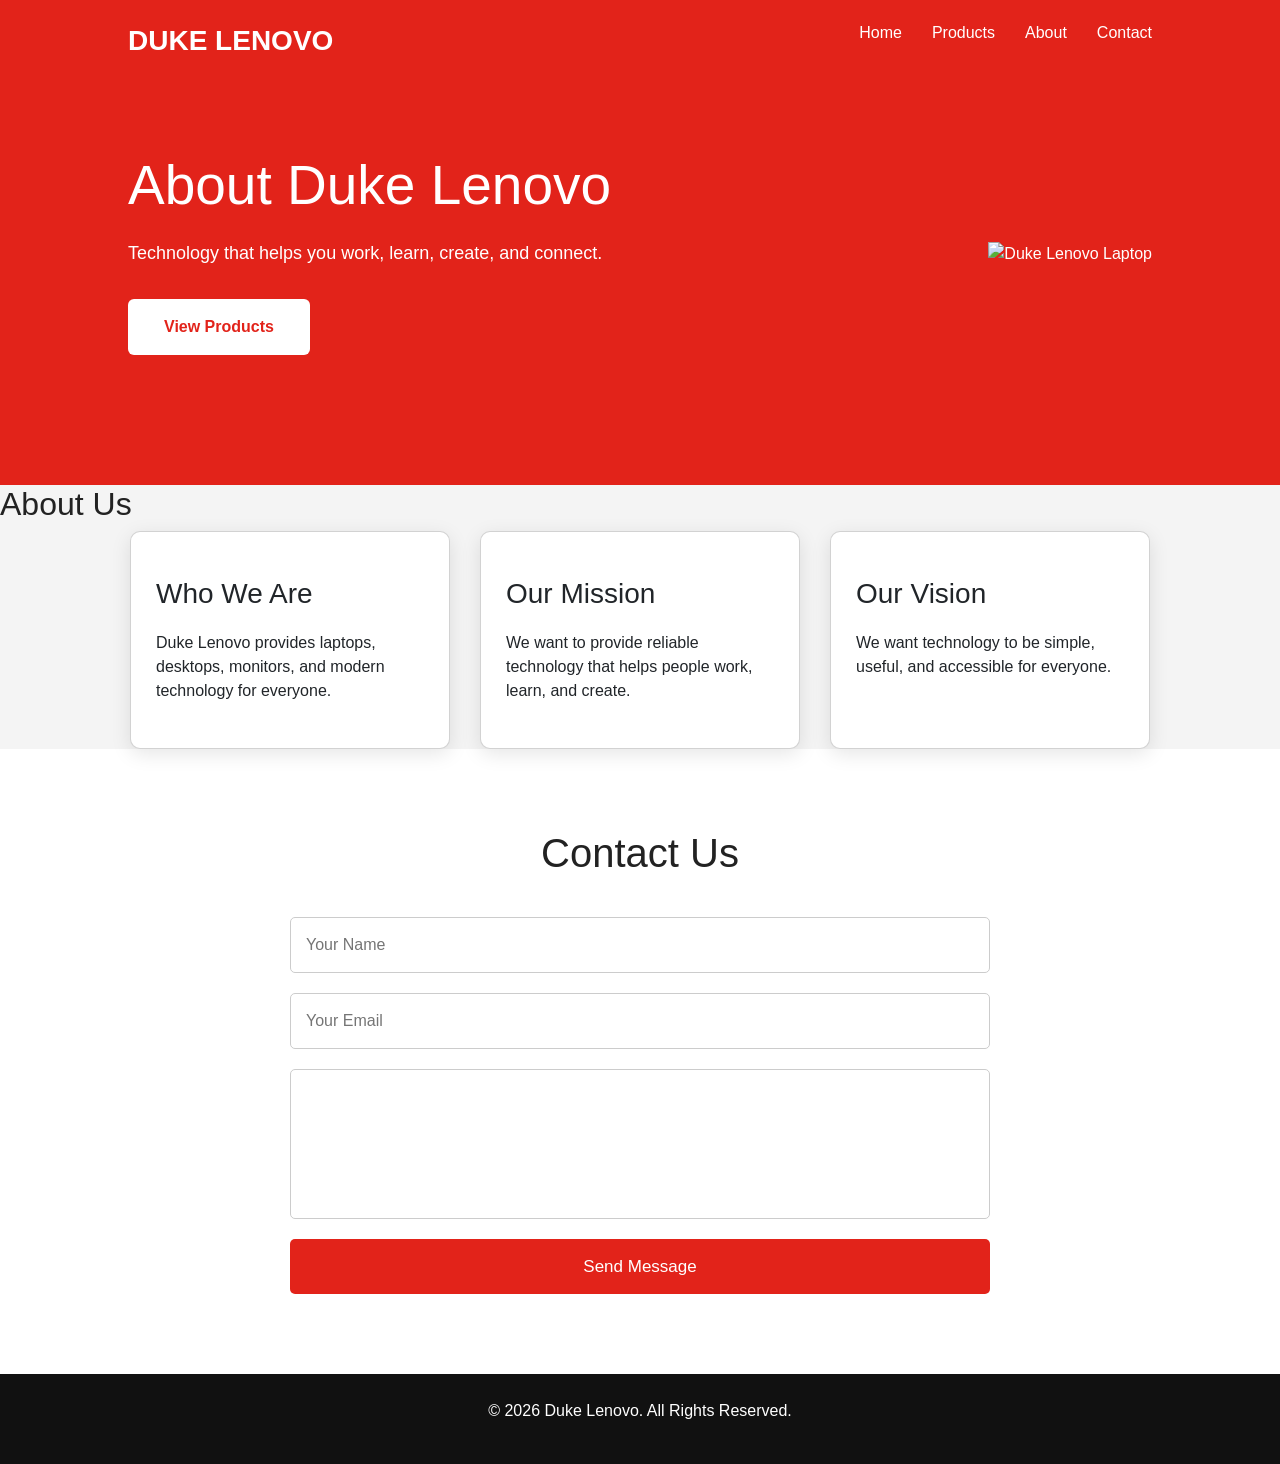
==== about.html @ cab3a1ac "style: Add About.html" ====
<!DOCTYPE html>
<html lang="en">

<head>
    <meta charset="UTF-8">
    <meta name="viewport" content="width=device-width, initial-scale=1.0">

    <title>About - Duke Lenovo</title>

    <link href="https://cdn.jsdelivr.net/npm/bootstrap@5.3.8/dist/css/bootstrap.min.css"
          rel="stylesheet">

    <link rel="stylesheet" href="css/style.css">
</head>

<body>

<header>

<nav class="navbar">

    <div class="logo">
        DUKE LENOVO
    </div>

    <ul>
        <li><a href="index.html">Home</a></li>
        <li><a href="gallery.html">Products</a></li>
        <li><a href="about.html">About</a></li>
        <li><a href="index.html#contact">Contact</a></li>
    </ul>

</nav>

<div class="hero">

    <div class="hero-text">

        <h1>About Duke Lenovo</h1>

        <p>
            Technology that helps you work,
            learn, create, and connect.
        </p>

        <a href="gallery.html" class="btn">
            View Products
        </a>

    </div>

    <div class="hero-image">

        <img src="images/laptop.png"
             alt="Duke Lenovo Laptop">

    </div>

</div>

</header>


<section id="about">

    <h2>About Us</h2>

    <div class="product-container">

        <div class="card">

            <h3>Who We Are</h3>

            <p>
                Duke Lenovo provides laptops,
                desktops, monitors, and modern
                technology for everyone.
            </p>

        </div>


        <div class="card">

            <h3>Our Mission</h3>

            <p>
                We want to provide reliable
                technology that helps people
                work, learn, and create.
            </p>

        </div>


        <div class="card">

            <h3>Our Vision</h3>

            <p>
                We want technology to be
                simple, useful, and accessible
                for everyone.
            </p>

        </div>

    </div>

</section>


<section id="contact">

    <h2>Contact Us</h2>

    <form>

        <input type="text"
               placeholder="Your Name">

        <input type="email"
               placeholder="Your Email">

        <textarea
            placeholder="Your Message">
        </textarea>

        <button type="submit">
            Send Message
        </button>

    </form>

</section>


<footer>

    <p>
        © 2026 Duke Lenovo.
        All Rights Reserved.
    </p>

</footer>


<script src="js/script.js"></script>

</body>

</html>
---- css/style.css ----
*{
margin:0;
padding:0;
box-sizing:border-box;
font-family:Poppins,sans-serif;
}

body{
background:#f4f4f4;
color:#222;
}

header{
background:#e2231a;
color:white;
padding-bottom:60px;
}

.navbar{
display:flex;
justify-content:space-between;
align-items:center;
padding:20px 10%;
}

.logo{
font-size:28px;
font-weight:bold;
}

.navbar ul{
display:flex;
list-style:none;
}

.navbar li{
margin-left:30px;
}

.navbar a{
text-decoration:none;
color:white;
font-weight:500;
}

.hero{
display:flex;
align-items:center;
justify-content:space-between;
padding:70px 10%;
}

.hero-text{
width:50%;
}

.hero-text h1{
font-size:55px;
margin-bottom:20px;
}

.hero-text p{
font-size:18px;
line-height:1.7;
margin-bottom:30px;
}

.btn{
background:white;
color:#e2231a;
padding:15px 35px;
text-decoration:none;
border-radius:6px;
font-weight:bold;
}

.hero-image{
width:45%;
text-align:right;
}

.hero-image img{
width:100%;
max-width:550px;
}

/* Products */

#products{
padding:80px 10%;
text-align:center;
}

#products h2{
font-size:40px;
margin-bottom:50px;
}

.product-container{
display:flex;
justify-content:center;
gap:30px;
flex-wrap:wrap;
}

.card{
background:white;
width:320px;
padding:25px;
border-radius:10px;
box-shadow:0 5px 20px rgba(0,0,0,.1);
transition:.3s;
}

.card:hover{
transform:translateY(-10px);
}

.card img{
width:100%;
height:220px;
object-fit:contain;
}

.card h3{
margin:20px 0;
}

.card p{
margin-bottom:20px;
}

.card button{
padding:12px 25px;
border:none;
background:#e2231a;
color:white;
border-radius:5px;
cursor:pointer;
}

/* Contact */

#contact{
padding:80px 10%;
background:white;
}

#contact h2{
text-align:center;
margin-bottom:40px;
font-size:40px;
}

form{
max-width:700px;
margin:auto;
display:flex;
flex-direction:column;
}

input,
textarea{
padding:15px;
margin-bottom:20px;
border:1px solid #ccc;
border-radius:5px;
}

textarea{
height:150px;
resize:none;
}

form button{
padding:15px;
background:#e2231a;
color:white;
border:none;
cursor:pointer;
font-size:17px;
border-radius:5px;
}

footer{
background:#111;
color:white;
padding:25px;
text-align:center;
}

@media(max-width:900px){

.hero{
flex-direction:column;
text-align:center;
}

.hero-text{
width:100%;
}

.hero-image{
width:100%;
margin-top:40px;
}

.hero-text h1{
font-size:40px;
}

}
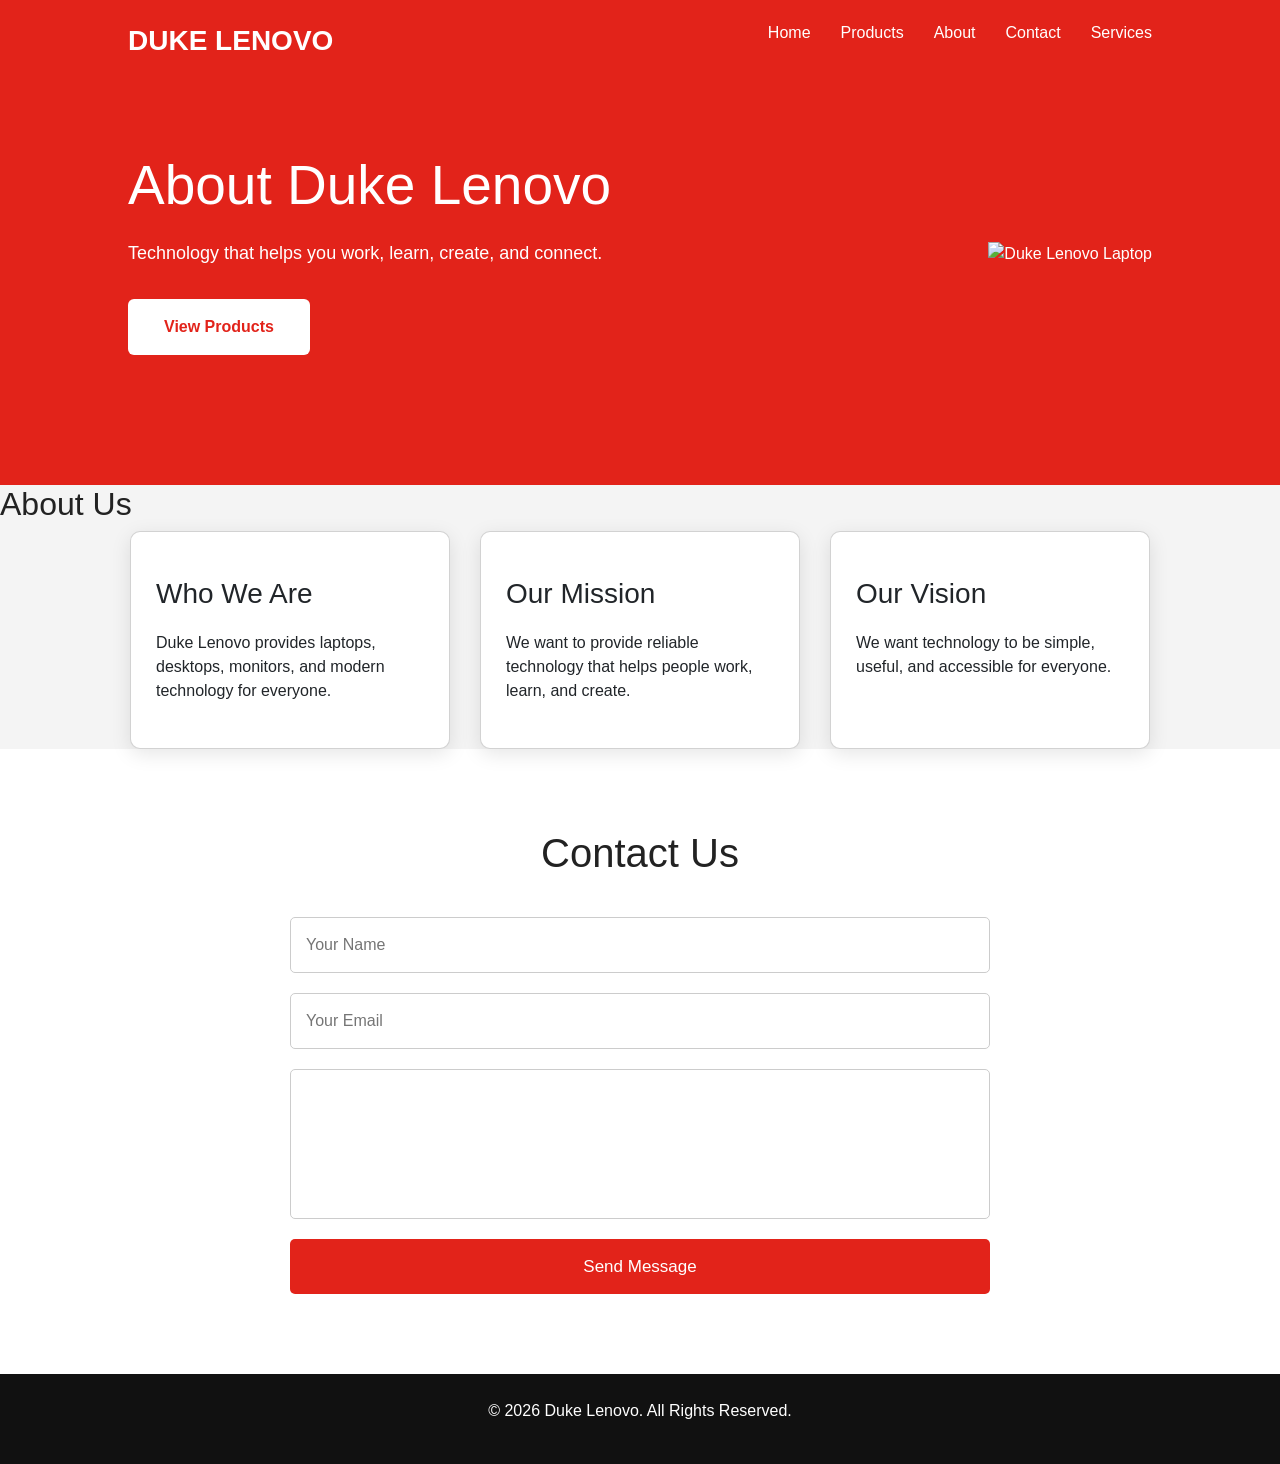
==== commit b3472a09: "style: Add services.html" ====
--- a/about.html
+++ b/about.html
@@ -28,6 +28,8 @@
         <li><a href="gallery.html">Products</a></li>
         <li><a href="about.html">About</a></li>
         <li><a href="index.html#contact">Contact</a></li>
+        <li><a href="services.html">Services</a> </li>
+
     </ul>
 
 </nav>
